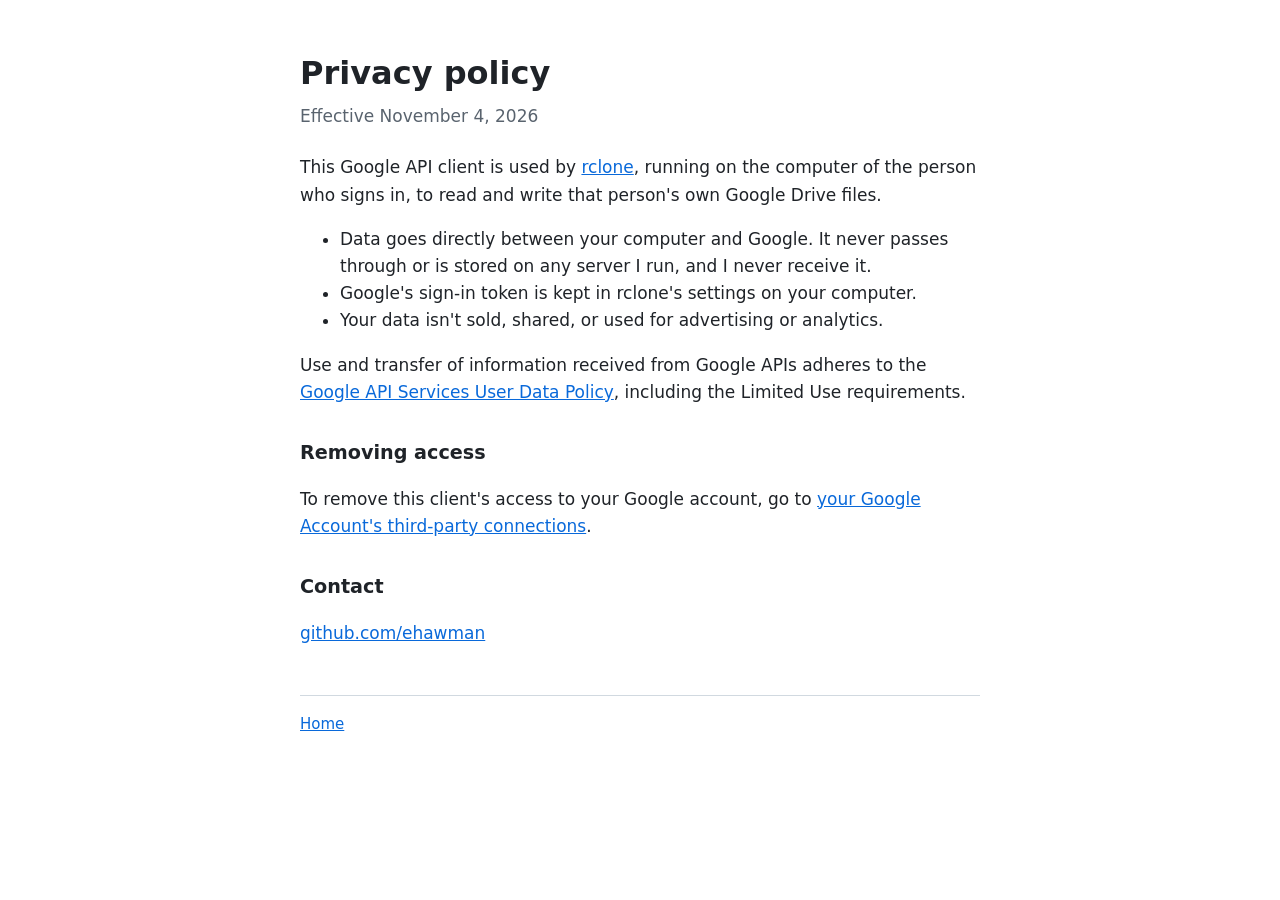
==== privacy.html @ fe58f19d "Home page and privacy policy for Google's OAuth branding (rclone) Co-Authored-By: Claude Opus 5.5 <n" ====
<!doctype html>
<html lang="en">
<head>
<meta charset="utf-8">
<meta name="viewport" content="width=device-width, initial-scale=1">
<title>Privacy Policy</title>
<link rel="stylesheet" href="style.css">
</head>
<body>
<main>
<h1>Privacy policy</h1>
<p class="sub">Effective November 4, 2026</p>

<p>This Google API client is used by <a href="https://rclone.org">rclone</a>, running on the
computer of the person who signs in, to read and write that person's own Google Drive files.</p>

<ul>
<li>Data goes directly between your computer and Google. It never passes through or is stored
on any server I run, and I never receive it.</li>
<li>Google's sign-in token is kept in rclone's settings on your computer.</li>
<li>Your data isn't sold, shared, or used for advertising or analytics.</li>
</ul>

<p>Use and transfer of information received from Google APIs adheres to the
<a href="https://developers.google.com/terms/api-services-user-data-policy">Google API Services
User Data Policy</a>, including the Limited Use requirements.</p>

<h2>Removing access</h2>
<p>To remove this client's access to your Google account, go to
<a href="https://myaccount.google.com/connections">your Google Account's third-party connections</a>.</p>

<h2>Contact</h2>
<p><a href="https://github.com/ehawman">github.com/ehawman</a></p>

<footer><a href="index.html">Home</a></footer>
</main>
</body>
</html>
---- style.css ----
:root { --bg: #ffffff; --fg: #1f2328; --muted: #59636e; --link: #0969da; --rule: #d1d9e0; }
@media (prefers-color-scheme: dark) {
  :root { --bg: #0d1117; --fg: #e6edf3; --muted: #9198a1; --link: #4493f8; --rule: #3d444d; }
}
body { margin: 0; background: var(--bg); color: var(--fg);
       font: 17px/1.6 system-ui, -apple-system, "Segoe UI", sans-serif; }
main { max-width: 680px; margin: 0 auto; padding: 48px 16px 64px; }
h1 { font-size: 2rem; margin: 0 0 4px; }
h2 { font-size: 1.2rem; margin: 32px 0 8px; }
.sub { color: var(--muted); margin: 0 0 24px; }
a { color: var(--link); }
footer { margin-top: 48px; padding-top: 16px; border-top: 1px solid var(--rule); color: var(--muted); font-size: 15px; }
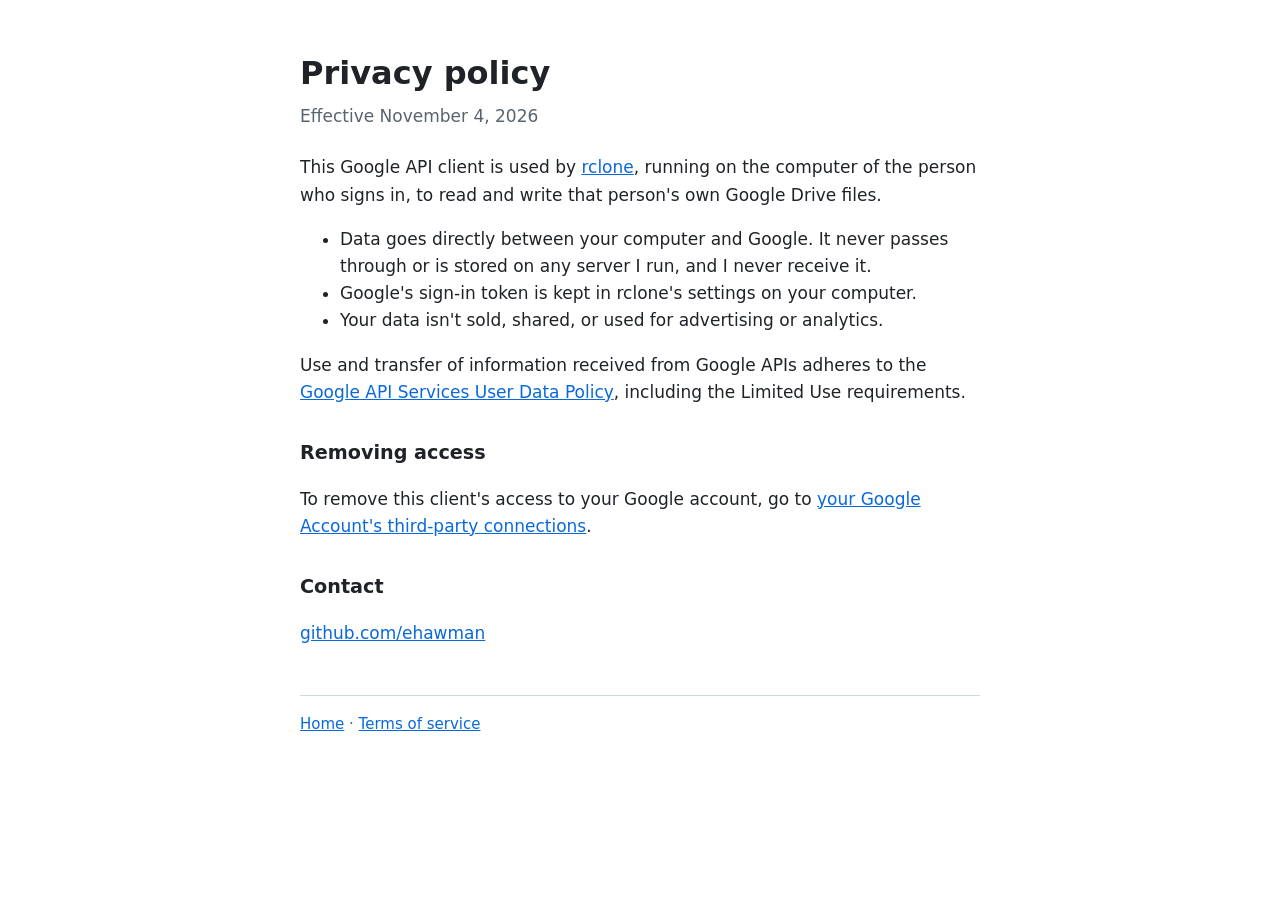
==== commit 6f5d3e7e: "Terms of service page Co-Authored-By: Claude Opus 5.5 <noreply@anthropic.com>" ====
--- a/privacy.html
+++ b/privacy.html
@@ -32,7 +32,7 @@
 <h2>Contact</h2>
 <p><a href="https://github.com/ehawman">github.com/ehawman</a></p>
 
-<footer><a href="index.html">Home</a></footer>
+<footer><a href="index.html">Home</a> · <a href="terms.html">Terms of service</a></footer>
 </main>
 </body>
 </html>
